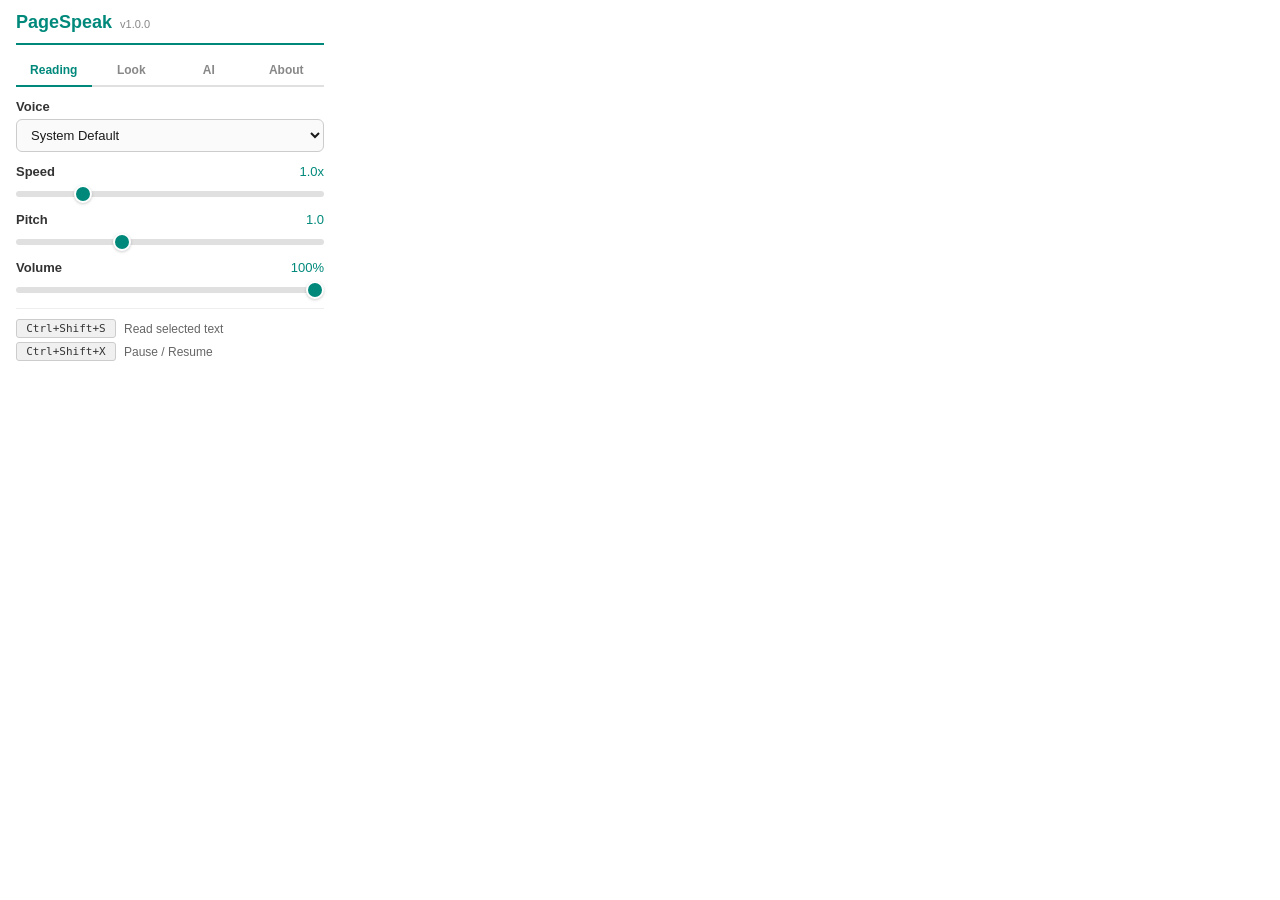
==== popup.html @ f95df54a "Build PageSpeak v1.0.0 — dyslexia-first TTS Chrome extension Complete implementation across 7 build " ====
<!DOCTYPE html>
<html lang="en">
<head>
  <meta charset="UTF-8">
  <meta name="viewport" content="width=device-width, initial-scale=1.0">
  <title>PageSpeak Settings</title>
  <link rel="stylesheet" href="popup.css">
</head>
<body>
  <div class="popup-container">
    <header class="popup-header">
      <h1 class="popup-title">PageSpeak</h1>
      <span class="popup-version">v1.0.0</span>
    </header>

    <!-- Reading Status -->
    <div id="reading-status" class="status-bar hidden">
      <span id="status-text">Reading...</span>
      <div class="status-controls">
        <button id="btn-pause" class="icon-btn" title="Pause">&#10074;&#10074;</button>
        <button id="btn-resume" class="icon-btn hidden" title="Resume">&#9654;</button>
        <button id="btn-stop" class="icon-btn" title="Stop">&#9632;</button>
      </div>
    </div>

    <!-- Tab Navigation -->
    <nav class="tab-nav" role="tablist" aria-label="Settings sections">
      <button class="tab-btn active" data-tab="reading" role="tab" aria-selected="true" aria-controls="tab-reading">Reading</button>
      <button class="tab-btn" data-tab="appearance" role="tab" aria-selected="false" aria-controls="tab-appearance">Look</button>
      <button class="tab-btn" data-tab="ai" role="tab" aria-selected="false" aria-controls="tab-ai">AI</button>
      <button class="tab-btn" data-tab="about" role="tab" aria-selected="false" aria-controls="tab-about">About</button>
    </nav>

    <!-- ==================== READING TAB ==================== -->
    <div id="tab-reading" class="tab-panel active" role="tabpanel">
      <section class="setting-group">
        <label for="voice-select" class="setting-label">Voice</label>
        <select id="voice-select" class="setting-control">
          <option value="">System Default</option>
        </select>
      </section>

      <section class="setting-group">
        <label for="speed-slider" class="setting-label">
          Speed <span id="speed-value" class="setting-value">1.0x</span>
        </label>
        <input type="range" id="speed-slider" class="setting-slider" min="0.5" max="3.0" step="0.1" value="1.0">
      </section>

      <section class="setting-group">
        <label for="pitch-slider" class="setting-label">
          Pitch <span id="pitch-value" class="setting-value">1.0</span>
        </label>
        <input type="range" id="pitch-slider" class="setting-slider" min="0.5" max="2.0" step="0.1" value="1.0">
      </section>

      <section class="setting-group">
        <label for="volume-slider" class="setting-label">
          Volume <span id="volume-value" class="setting-value">100%</span>
        </label>
        <input type="range" id="volume-slider" class="setting-slider" min="0" max="1.0" step="0.05" value="1.0">
      </section>

      <section class="shortcut-info">
        <p><kbd>Ctrl+Shift+S</kbd> Read selected text</p>
        <p><kbd>Ctrl+Shift+X</kbd> Pause / Resume</p>
      </section>
    </div>

    <!-- ==================== APPEARANCE TAB ==================== -->
    <div id="tab-appearance" class="tab-panel" role="tabpanel">
      <section class="setting-group setting-row">
        <label for="tracking-toggle" class="setting-label">Word Tracking</label>
        <label class="toggle-switch"><input type="checkbox" id="tracking-toggle" checked><span class="toggle-slider"></span></label>
      </section>

      <section class="setting-group">
        <label class="setting-label">Highlight Color</label>
        <div class="color-picker" id="color-picker">
          <button class="color-swatch active" data-color="#FFFF00" title="Yellow" style="background:#FFFF00"></button>
          <button class="color-swatch" data-color="#90CAF9" title="Blue" style="background:#90CAF9"></button>
          <button class="color-swatch" data-color="#A5D6A7" title="Green" style="background:#A5D6A7"></button>
          <button class="color-swatch" data-color="#F48FB1" title="Pink" style="background:#F48FB1"></button>
          <button class="color-swatch" data-color="#FFCC80" title="Orange" style="background:#FFCC80"></button>
          <button class="color-swatch" data-color="#CE93D8" title="Purple" style="background:#CE93D8"></button>
        </div>
      </section>

      <hr class="setting-divider">

      <section class="setting-group setting-row">
        <label for="focus-lens-toggle" class="setting-label">Focus Lens</label>
        <label class="toggle-switch"><input type="checkbox" id="focus-lens-toggle"><span class="toggle-slider"></span></label>
      </section>

      <section class="setting-group">
        <label for="lens-size-select" class="setting-label">Lens Size</label>
        <select id="lens-size-select" class="setting-control">
          <option value="small">Small</option>
          <option value="medium" selected>Medium</option>
          <option value="large">Large</option>
          <option value="extra-large">Extra Large</option>
        </select>
      </section>

      <section class="setting-group setting-row">
        <label for="dimming-toggle" class="setting-label">Distraction Dimming</label>
        <label class="toggle-switch"><input type="checkbox" id="dimming-toggle"><span class="toggle-slider"></span></label>
      </section>

      <section class="setting-group setting-row">
        <label for="ruler-toggle" class="setting-label">Reading Ruler</label>
        <label class="toggle-switch"><input type="checkbox" id="ruler-toggle"><span class="toggle-slider"></span></label>
      </section>

      <section class="setting-group setting-row">
        <label for="overlay-toggle" class="setting-label">Color Overlay</label>
        <label class="toggle-switch"><input type="checkbox" id="overlay-toggle"><span class="toggle-slider"></span></label>
      </section>

      <section class="setting-group" id="overlay-color-section">
        <label class="setting-label">Overlay Color</label>
        <div class="color-picker" id="overlay-color-picker">
          <button class="color-swatch active" data-color="#FFFF00" title="Yellow" style="background:#FFFF00"></button>
          <button class="color-swatch" data-color="#90CAF9" title="Blue" style="background:#90CAF9"></button>
          <button class="color-swatch" data-color="#F48FB1" title="Pink" style="background:#F48FB1"></button>
          <button class="color-swatch" data-color="#A5D6A7" title="Green" style="background:#A5D6A7"></button>
          <button class="color-swatch" data-color="#FFCC80" title="Peach" style="background:#FFCC80"></button>
        </div>
      </section>

      <hr class="setting-divider">

      <section class="setting-group">
        <label for="font-select" class="setting-label">Font</label>
        <select id="font-select" class="setting-control">
          <option value="default">System Default</option>
          <option value="OpenDyslexic">OpenDyslexic</option>
          <option value="Atkinson Hyperlegible">Atkinson Hyperlegible</option>
          <option value="Lexend">Lexend</option>
        </select>
      </section>

      <section class="setting-group">
        <label for="line-spacing-select" class="setting-label">Line Spacing</label>
        <select id="line-spacing-select" class="setting-control">
          <option value="1.0">1.0x (Tight)</option>
          <option value="1.5" selected>1.5x (Default)</option>
          <option value="2.0">2.0x (Wide)</option>
          <option value="2.5">2.5x (Extra Wide)</option>
        </select>
      </section>

      <section class="setting-group">
        <label for="letter-spacing-select" class="setting-label">Letter Spacing</label>
        <select id="letter-spacing-select" class="setting-control">
          <option value="normal" selected>Normal</option>
          <option value="wide">Wide</option>
          <option value="extra-wide">Extra Wide</option>
        </select>
      </section>
    </div>

    <!-- ==================== AI TAB ==================== -->
    <div id="tab-ai" class="tab-panel" role="tabpanel">
      <section class="setting-group">
        <label for="ai-tier-select" class="setting-label">AI Mode</label>
        <select id="ai-tier-select" class="setting-control">
          <option value="off">Off (Reading only)</option>
          <option value="local">Local AI (Ollama)</option>
          <option value="cloud">Cloud AI (Claude)</option>
        </select>
      </section>

      <section class="setting-group" id="ollama-section" style="display:none">
        <label for="ollama-url" class="setting-label">Ollama URL</label>
        <input type="text" id="ollama-url" class="setting-control" value="http://localhost:11434" placeholder="http://localhost:11434">
      </section>

      <section class="setting-group" id="claude-section" style="display:none">
        <label for="claude-key" class="setting-label">Claude API Key</label>
        <input type="password" id="claude-key" class="setting-control" placeholder="sk-ant-...">
        <p class="setting-hint">Stored in memory only. Re-enter when Chrome restarts.</p>
      </section>

      <hr class="setting-divider">
      <h2 class="section-title">Persona Lenses</h2>
      <p class="setting-hint" style="margin-bottom:8px">Lenses change how the AI frames its responses.</p>

      <div id="lens-list" class="lens-list"></div>

      <button id="btn-add-lens" class="btn-secondary">+ Create Custom Lens</button>

      <!-- Create Lens Form (hidden by default) -->
      <div id="lens-form" class="lens-form hidden">
        <input type="text" id="lens-name-input" class="setting-control" placeholder="Lens name" maxlength="40">
        <textarea id="lens-prompt-input" class="setting-control lens-textarea" placeholder="Prompt template (e.g., 'Respond as a patient tutor...')" maxlength="500"></textarea>
        <div class="lens-form-actions">
          <button id="btn-save-lens" class="btn-primary">Save</button>
          <button id="btn-cancel-lens" class="btn-secondary">Cancel</button>
        </div>
      </div>
    </div>

    <!-- ==================== ABOUT TAB ==================== -->
    <div id="tab-about" class="tab-panel" role="tabpanel">
      <div class="about-info">
        <p><strong>PageSpeak</strong> v1.0.0</p>
        <p class="setting-hint">Dyslexia-first TTS reader with AI comprehension.</p>
      </div>

      <hr class="setting-divider">
      <h2 class="section-title">Reading Stats</h2>
      <div class="stats-grid">
        <div class="stat-item">
          <span class="stat-value" id="stat-words">0</span>
          <span class="stat-label">Words Read</span>
        </div>
        <div class="stat-item">
          <span class="stat-value" id="stat-time">0m</span>
          <span class="stat-label">Time Spent</span>
        </div>
        <div class="stat-item">
          <span class="stat-value" id="stat-sessions">0</span>
          <span class="stat-label">Sessions</span>
        </div>
        <div class="stat-item">
          <span class="stat-value" id="stat-speed">--</span>
          <span class="stat-label">Avg WPM</span>
        </div>
      </div>
      <button id="btn-reset-stats" class="btn-link">Reset Stats</button>

      <hr class="setting-divider">
      <h2 class="section-title">Privacy</h2>
      <p class="setting-hint">
        Tier 1 (Off): Zero data leaves your machine.<br>
        Tier 2 (Local AI): Text sent to localhost only.<br>
        Tier 3 (Cloud AI): Text sent to Anthropic (encrypted).
      </p>

      <hr class="setting-divider">
      <h2 class="section-title">Data</h2>
      <div class="btn-row">
        <button id="btn-export" class="btn-secondary">Export Settings</button>
        <button id="btn-import" class="btn-secondary">Import Settings</button>
      </div>
      <input type="file" id="import-file" accept=".json" class="hidden">

      <hr class="setting-divider">
      <button id="btn-reset-defaults" class="btn-danger">Reset to Defaults</button>
    </div>
  </div>

  <script src="popup.js"></script>
</body>
</html>
---- popup.css ----
/* ============================================================
   PageSpeak Popup Styles — Tabbed Settings Dashboard
   ============================================================ */

* { margin: 0; padding: 0; box-sizing: border-box; }

body {
  width: 340px;
  max-height: 580px;
  font-family: -apple-system, BlinkMacSystemFont, 'Segoe UI', Roboto, sans-serif;
  font-size: 14px;
  color: #1a1a1a;
  background: #ffffff;
  overflow-y: auto;
}

.popup-container { padding: 12px 16px 16px; }
.hidden { display: none !important; }

/* --- Header --- */
.popup-header {
  display: flex;
  align-items: baseline;
  gap: 8px;
  margin-bottom: 10px;
  padding-bottom: 10px;
  border-bottom: 2px solid #00897b;
}
.popup-title { font-size: 18px; font-weight: 700; color: #00897b; }
.popup-version { font-size: 11px; color: #888; }

/* --- Reading Status --- */
.status-bar {
  display: flex;
  align-items: center;
  justify-content: space-between;
  padding: 8px 12px;
  margin-bottom: 10px;
  background: #e0f2f1;
  border-radius: 6px;
  border: 1px solid #b2dfdb;
}
.status-bar.hidden { display: none; }
#status-text { font-size: 13px; font-weight: 600; color: #00695c; }
.status-controls { display: flex; gap: 4px; }
.icon-btn {
  width: 28px; height: 28px; border: none; border-radius: 4px;
  background: #00897b; color: #fff; font-size: 12px; cursor: pointer;
  display: flex; align-items: center; justify-content: center;
  transition: background 0.15s;
}
.icon-btn:hover { background: #00695c; }
.icon-btn:focus-visible { outline: 2px solid #00897b; outline-offset: 2px; }
.icon-btn.hidden { display: none; }

/* --- Tabs --- */
.tab-nav {
  display: flex;
  gap: 2px;
  margin-bottom: 12px;
  border-bottom: 2px solid #e0e0e0;
}
.tab-btn {
  flex: 1;
  padding: 8px 4px;
  border: none;
  background: none;
  font-size: 12px;
  font-weight: 600;
  color: #888;
  cursor: pointer;
  border-bottom: 2px solid transparent;
  margin-bottom: -2px;
  transition: color 0.15s, border-color 0.15s;
}
.tab-btn:hover { color: #00897b; }
.tab-btn.active { color: #00897b; border-bottom-color: #00897b; }
.tab-btn:focus-visible { outline: 2px solid #00897b; outline-offset: -2px; }
.tab-panel { display: none; }
.tab-panel.active { display: block; }

/* --- Setting Groups --- */
.setting-group { margin-bottom: 12px; }
.setting-label {
  display: flex; align-items: center; justify-content: space-between;
  font-size: 13px; font-weight: 600; color: #333; margin-bottom: 5px;
}
.setting-value { font-weight: 400; color: #00897b; font-size: 13px; min-width: 40px; text-align: right; }
.setting-row { display: flex; align-items: center; justify-content: space-between; }

/* --- Controls --- */
.setting-control {
  width: 100%; padding: 7px 10px; border: 1px solid #ccc; border-radius: 6px;
  font-size: 13px; background: #fafafa; color: #1a1a1a; font-family: inherit;
  cursor: pointer; transition: border-color 0.15s;
}
.setting-control:hover { border-color: #00897b; }
.setting-control:focus-visible { outline: none; border-color: #00897b; box-shadow: 0 0 0 2px rgba(0,137,123,0.2); }

textarea.setting-control { resize: vertical; min-height: 60px; cursor: text; }

/* --- Sliders --- */
.setting-slider {
  width: 100%; height: 6px; -webkit-appearance: none; appearance: none;
  background: #e0e0e0; border-radius: 3px; outline: none; cursor: pointer;
}
.setting-slider::-webkit-slider-thumb {
  -webkit-appearance: none; appearance: none; width: 18px; height: 18px;
  border-radius: 50%; background: #00897b; border: 2px solid #fff;
  box-shadow: 0 1px 3px rgba(0,0,0,0.2); cursor: pointer;
}
.setting-slider::-webkit-slider-thumb:hover { background: #00695c; }
.setting-slider:focus-visible { outline: 2px solid #00897b; outline-offset: 4px; border-radius: 3px; }

/* --- Divider & Section Titles --- */
.setting-divider { border: none; border-top: 1px solid #eee; margin: 12px 0 8px; }
.section-title { font-size: 11px; font-weight: 700; text-transform: uppercase; letter-spacing: 0.5px; color: #00897b; margin-bottom: 8px; }

/* --- Toggle Switch --- */
.toggle-switch { position: relative; display: inline-block; width: 40px; height: 22px; cursor: pointer; }
.toggle-switch input { opacity: 0; width: 0; height: 0; }
.toggle-slider { position: absolute; inset: 0; background: #ccc; border-radius: 22px; transition: background 0.2s; }
.toggle-slider::before { content: ''; position: absolute; width: 16px; height: 16px; left: 3px; bottom: 3px; background: #fff; border-radius: 50%; transition: transform 0.2s; }
.toggle-switch input:checked + .toggle-slider { background: #00897b; }
.toggle-switch input:checked + .toggle-slider::before { transform: translateX(18px); }
.toggle-switch input:focus-visible + .toggle-slider { outline: 2px solid #00897b; outline-offset: 2px; }

/* --- Color Picker --- */
.color-picker { display: flex; gap: 6px; margin-top: 4px; }
.color-swatch { width: 26px; height: 26px; border: 2px solid transparent; border-radius: 50%; cursor: pointer; transition: border-color 0.15s, transform 0.15s; }
.color-swatch:hover { transform: scale(1.15); }
.color-swatch.active { border-color: #333; box-shadow: 0 0 0 2px rgba(0,0,0,0.15); }
.color-swatch:focus-visible { outline: 2px solid #00897b; outline-offset: 2px; }

/* --- Hints --- */
.setting-hint { font-size: 11px; color: #888; margin-top: 4px; line-height: 1.4; }

/* --- Keyboard Shortcuts --- */
.shortcut-info { margin-top: 12px; padding-top: 10px; border-top: 1px solid #eee; }
.shortcut-info p { font-size: 12px; color: #666; margin-bottom: 4px; display: flex; align-items: center; gap: 8px; }
kbd { display: inline-block; padding: 2px 6px; font-family: 'SFMono-Regular','Consolas',monospace; font-size: 11px; color: #333; background: #f0f0f0; border: 1px solid #ccc; border-radius: 3px; min-width: 100px; text-align: center; }

/* --- Persona Lenses --- */
.lens-list { display: flex; flex-direction: column; gap: 6px; margin-bottom: 10px; }
.lens-item {
  display: flex; align-items: center; justify-content: space-between;
  padding: 6px 10px; background: #f5f5f5; border-radius: 6px; font-size: 12px;
}
.lens-item-name { font-weight: 600; color: #333; flex: 1; }
.lens-item-builtin { font-size: 10px; color: #888; margin-left: 4px; }
.lens-item-actions { display: flex; gap: 4px; }
.lens-del-btn {
  background: none; border: none; color: #c62828; font-size: 14px;
  cursor: pointer; padding: 2px 4px; border-radius: 3px; transition: background 0.15s;
}
.lens-del-btn:hover { background: #ffebee; }

.lens-form { margin-top: 8px; display: flex; flex-direction: column; gap: 6px; }
.lens-textarea { min-height: 60px; font-size: 12px; }
.lens-form-actions { display: flex; gap: 6px; }

/* --- Buttons --- */
.btn-primary {
  padding: 6px 14px; border: none; border-radius: 6px; background: #00897b;
  color: #fff; font-size: 12px; font-weight: 600; cursor: pointer; transition: background 0.15s;
}
.btn-primary:hover { background: #00695c; }
.btn-secondary {
  padding: 6px 14px; border: 1px solid #ccc; border-radius: 6px; background: #fff;
  color: #333; font-size: 12px; cursor: pointer; transition: border-color 0.15s;
}
.btn-secondary:hover { border-color: #00897b; color: #00897b; }
.btn-danger {
  width: 100%; padding: 8px; border: 1px solid #ef9a9a; border-radius: 6px;
  background: #fff; color: #c62828; font-size: 12px; font-weight: 600;
  cursor: pointer; transition: background 0.15s;
}
.btn-danger:hover { background: #ffebee; }
.btn-link { background: none; border: none; color: #00897b; font-size: 11px; cursor: pointer; text-decoration: underline; padding: 4px 0; }
.btn-link:hover { color: #00695c; }
.btn-row { display: flex; gap: 8px; margin-bottom: 8px; }

/* --- Stats --- */
.stats-grid { display: grid; grid-template-columns: 1fr 1fr; gap: 8px; margin-bottom: 8px; }
.stat-item { text-align: center; padding: 10px 8px; background: #f5f5f5; border-radius: 6px; }
.stat-value { display: block; font-size: 20px; font-weight: 700; color: #00897b; }
.stat-label { display: block; font-size: 10px; color: #888; text-transform: uppercase; letter-spacing: 0.5px; margin-top: 2px; }

/* --- About --- */
.about-info { text-align: center; padding: 8px 0; }
.about-info p { margin-bottom: 4px; }
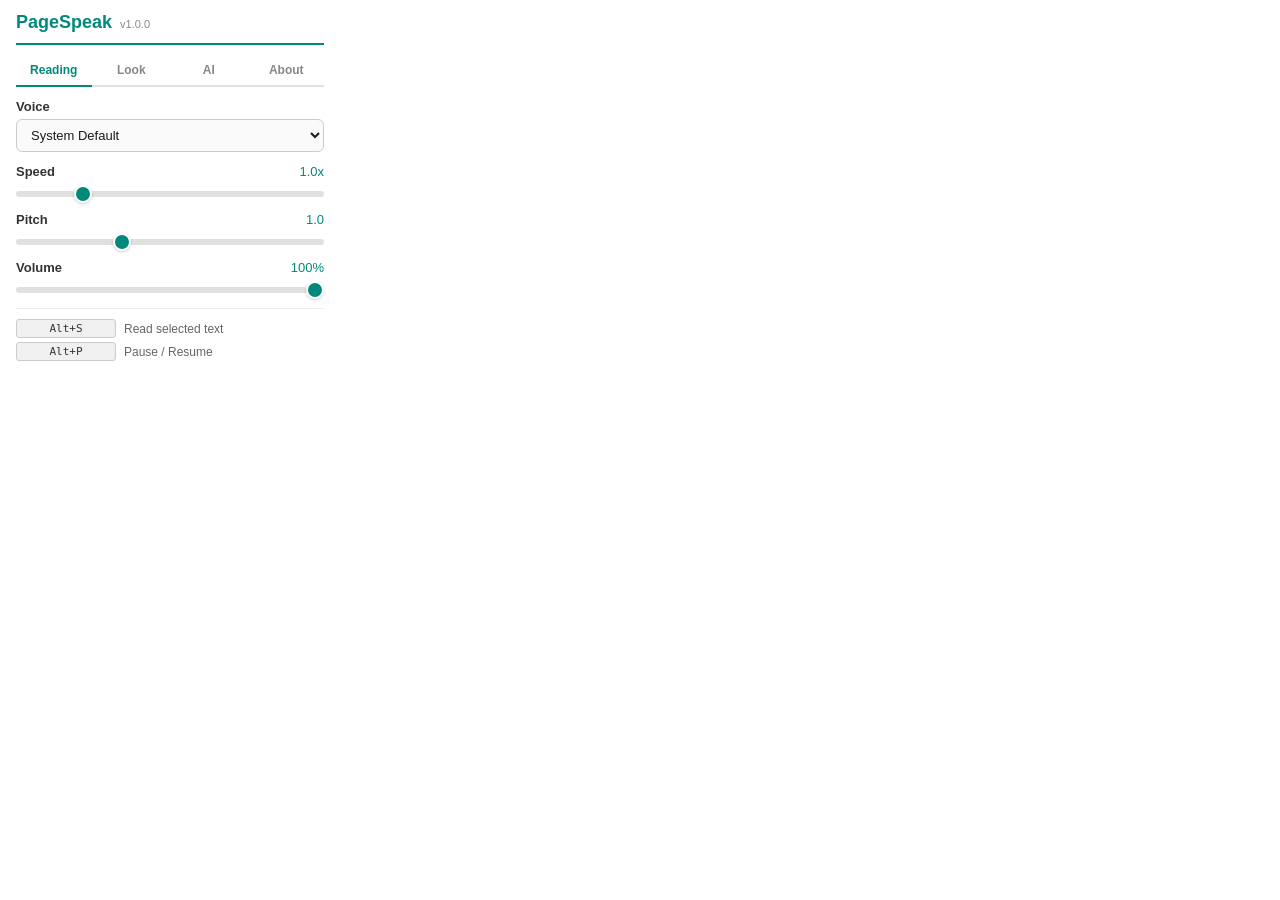
==== commit 617e8a6b: "Fix keyboard shortcuts and floating button reliability - Change shortcuts from Ctrl+Shift+S/X to Alt" ====
--- a/popup.html
+++ b/popup.html
@@ -62,8 +62,8 @@
       </section>
 
       <section class="shortcut-info">
-        <p><kbd>Ctrl+Shift+S</kbd> Read selected text</p>
-        <p><kbd>Ctrl+Shift+X</kbd> Pause / Resume</p>
+        <p><kbd>Alt+S</kbd> Read selected text</p>
+        <p><kbd>Alt+P</kbd> Pause / Resume</p>
       </section>
     </div>
 
